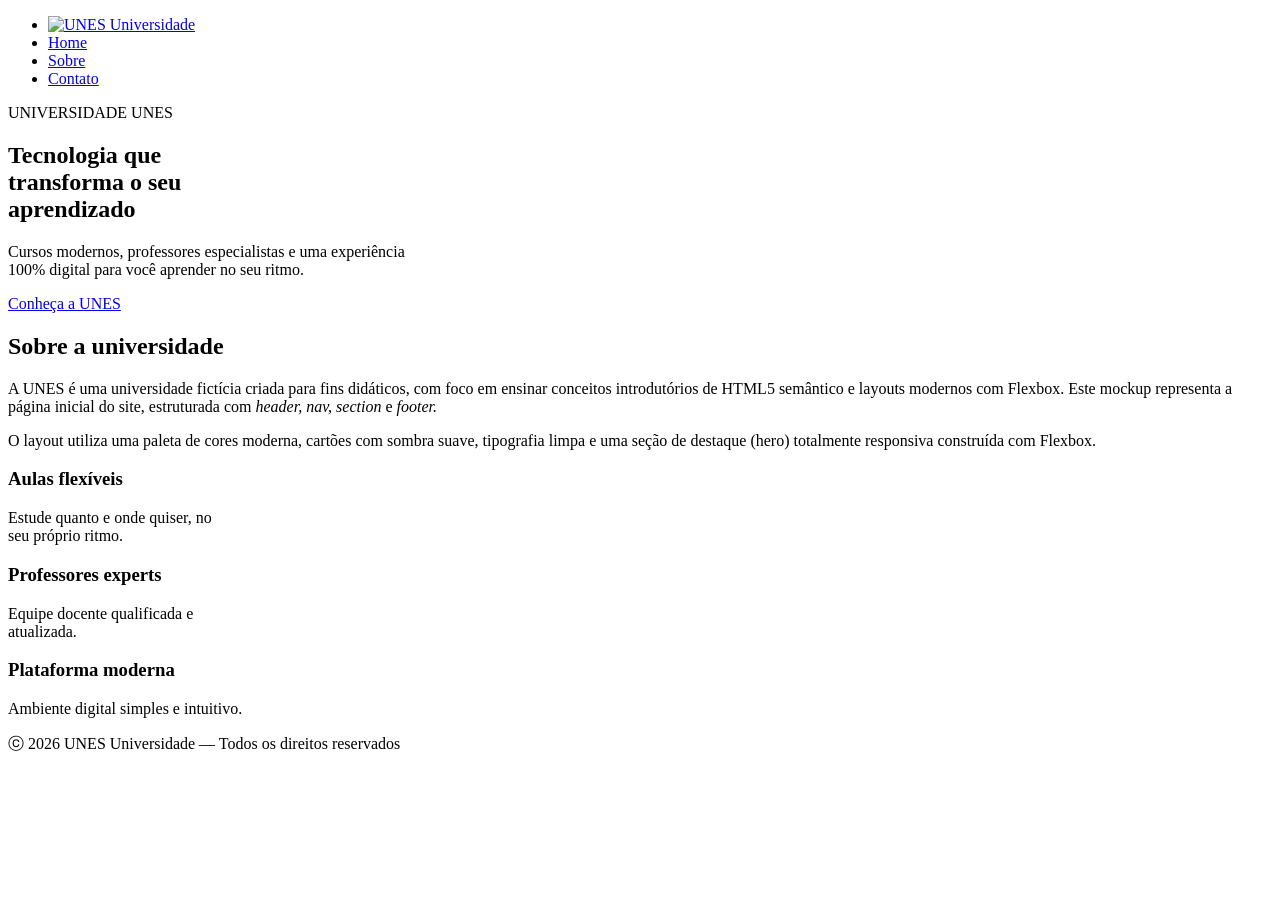
==== index.html @ 4f0aacb0 "feat: página inicial" ====
<!DOCTYPE html>
<html lang="pt-br">
<head>
    <meta charset="UTF-8">
    <meta name="viewport" content="width=device-width, initial-scale=1.0">
    <link rel="stylesheet" href="./css/style.css">
    <link rel="icon" type="image/x-icon" href="./imagens/icon.ico">
    <link rel="preconnect" href="https://fonts.googleapis.com">
    <link rel="preconnect" href="https://fonts.gstatic.com" crossorigin>
    <link href="https://fonts.googleapis.com/css2?family=Montserrat:wght@300;400;500;600;700;800;900&display=swap" rel="stylesheet">
    <title>Página Inicial | UNES</title>
</head>
<body>
    <header>
        <nav>
            <ul>
                <li class="logo"><a href="index.html"><img src="./imagens/logo.png" alt="UNES Universidade"></a></li>
                <li><a href="index.html" class="pagina-atual">Home</a></li>
                <li><a href="quemsomos.html">Sobre</a></li>
                <li><a href="contato.html">Contato</a></li>
            </ul>
        </nav>
    </header>
    <main>
        <section class="banner-section">
            <span>UNIVERSIDADE UNES</span>
            <h1>Tecnologia que <br> transforma o seu <br> aprendizado</h1>
            <p>Cursos modernos, professores especialistas e uma experiência <br> 100% digital para você aprender no seu ritmo.</p>
            <a href="./quemsomos.html" class="banner-section-button">Conheça a UNES</a>
        </section>
        <section class="sobre-a-universidade">
            <h2 class="h2-titulo">Sobre a universidade</h2>
            <p>A UNES é uma universidade fictícia criada para fins didáticos, com foco em ensinar conceitos introdutórios de HTML5 semântico e layouts modernos com Flexbox. Este mockup representa a página inicial do site, estruturada com <i>header, nav, section</i> e <i>footer.</i></p>
            <p>O layout utiliza uma paleta de cores moderna, cartões com sombra suave, tipografia limpa e uma seção de destaque (hero) totalmente responsiva construída com Flexbox.</p>
        </section>
        <section class="competencias">
            <div class="caixas">
                <article class="caixa">
                    <div class="quadrado"></div>
                    <h3>Aulas flexíveis</h3>
                    <p>Estude quanto e onde quiser, no <br> seu próprio ritmo.</p>
                </article>
                <article class="caixa">
                    <div class="quadrado"></div>
                    <h3>Professores experts</h3>
                    <p>Equipe docente qualificada e <br> atualizada.</p>
                </article>
                <article class="caixa">
                    <div class="quadrado"></div>
                    <h3>Plataforma moderna</h3>
                    <p>Ambiente digital simples e intuitivo.</p>
                </article>
            </div>
        </section>        
    </main>
    <footer>
        <p class="copyright">ⓒ 2026 UNES Universidade — Todos os direitos reservados</p>
    </footer>
</body>
</html>
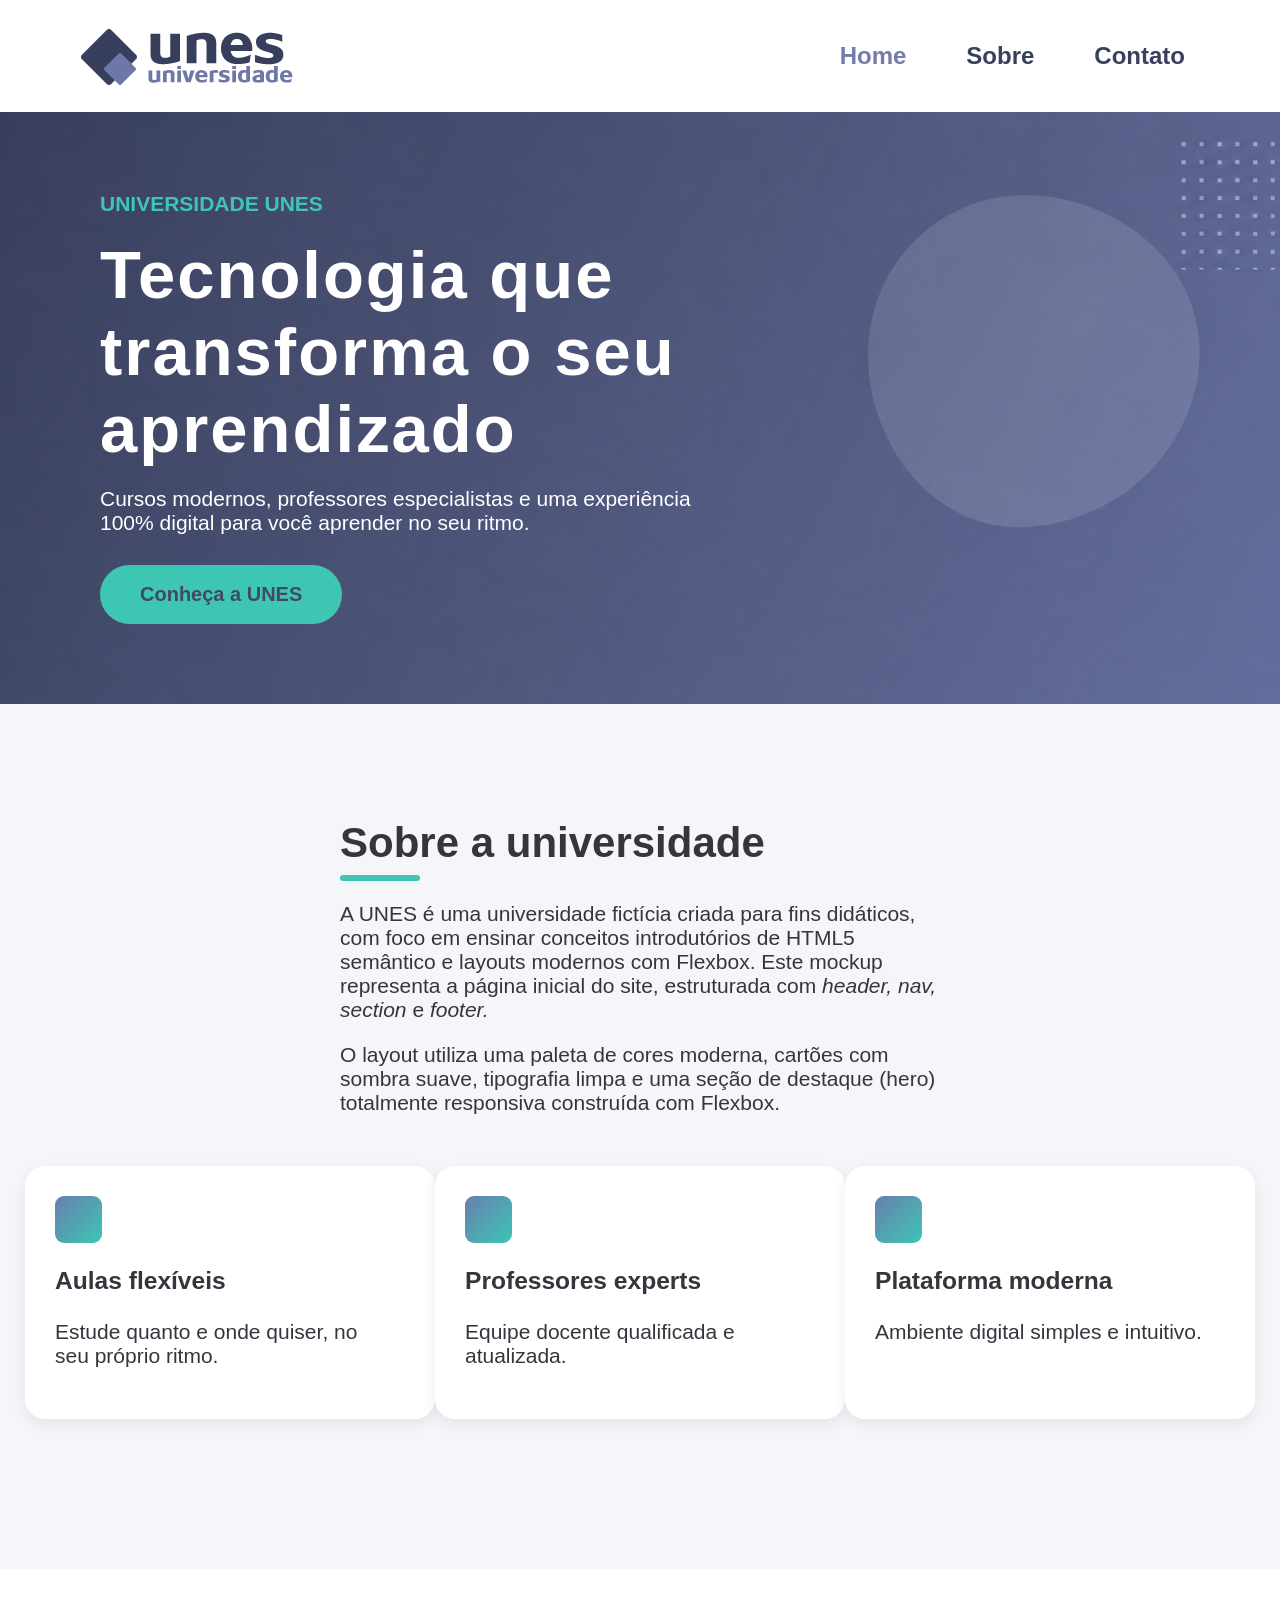
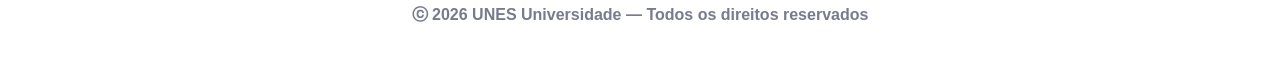
==== commit c902879b: "refactor: altera o título da página" ====
--- a/index.html
+++ b/index.html
@@ -8,7 +8,7 @@
     <link rel="preconnect" href="https://fonts.googleapis.com">
     <link rel="preconnect" href="https://fonts.gstatic.com" crossorigin>
     <link href="https://fonts.googleapis.com/css2?family=Montserrat:wght@300;400;500;600;700;800;900&display=swap" rel="stylesheet">
-    <title>Página Inicial | UNES</title>
+    <title>Página Inicial | UNES Universidade</title>
 </head>
 <body>
     <header>
@@ -57,4 +57,4 @@
         <p class="copyright">ⓒ 2026 UNES Universidade — Todos os direitos reservados</p>
     </footer>
 </body>
-</html>+</html>
--- a/css/style.css
+++ b/css/style.css
@@ -0,0 +1,310 @@
+body {
+    margin: 0;
+    font-family: 'Montserrat', sans-serif;
+    overflow-x: hidden;
+    color: #35363d;
+}
+
+p {
+    margin-left: 0;
+    margin-right: 0;
+}
+
+/* header/nav   */
+
+header {
+    margin: 0;
+    padding: 0;
+    border: none;
+    background-color: white;
+}
+
+nav ul {
+    display: flex;
+    align-items: center;
+    list-style: none;
+    margin: 0;
+    padding: 27.5px;
+    padding-left: 80px;
+    padding-right: 80px;
+    font-size: 20px;
+    font-weight: lighter;
+    margin-right: 15px;
+    gap: 60px;
+}
+
+.logo {
+    margin-right: auto;
+}
+
+ul li a {
+    display: flex;
+    align-items: center;
+    justify-content: center;
+    color: #39405e;
+    text-decoration-color: transparent;
+    transition: text-decoration-color .075s ease-in-out;
+    text-underline-offset: 8px;
+    text-decoration-thickness: 4px;
+    font-size: 24px;
+    font-weight: 600;
+}
+
+ul li a:hover{
+    text-decoration: underline;
+    text-decoration-color: #3ec6b5;
+    text-decoration-thickness: 4px;
+}
+
+.pagina-atual {
+    color: #727dab;
+}
+
+/* banner */
+
+.banner-section {
+    background-image: url("../imagens/fundo.png");
+    background-size: cover;
+    background-position: center 0px;
+    background-repeat: no-repeat;
+    padding-left: 100px;
+    color: white;
+}
+
+.banner-section h1 {
+    font-size: 67px;
+    font-weight: bolder;
+    margin: 20px 0px 20px;
+    letter-spacing: 2px;
+}
+
+.banner-section span {
+    color: #3ec6b5;
+    font-weight: 550;
+}
+
+.banner-section p {
+    margin: 0px 0px 30px 0px;
+}
+
+.banner-section a {
+    text-decoration: none;
+    color: #424968;
+}
+
+.banner-section-button {
+    display: inline-block;
+    color: #424968;
+    font-size: 20px;
+    padding: 18px 40px 18px 40px;
+    background-color: #3ec6b5;
+    border-radius: 30px;
+    font-weight: 550;
+    border: none;
+    cursor: pointer;
+    transition: transform 0.2s ease-in-out;
+}
+
+.banner-section-button:hover {
+    transform: scale(1.025);
+}
+
+.banner-interno {
+    padding-top: 100px;
+    padding-bottom: 150px;
+}
+
+/* títulos e sections */
+
+section {
+    background-color: #f5f6fa;
+    margin: 0;
+    padding: 80px;
+    padding-right: 200px;
+    font-size: 21px;
+}
+
+.sobre-a-universidade {
+    background-color: #f5f6fa;
+    margin: 0 auto;
+    padding: 80px 340px 30px 340px;
+}
+
+main img {
+    display: block;
+    width: 100%;
+    height: 720px;
+    object-fit: cover;
+}
+
+.h2-titulo {
+    margin-bottom: 20px;
+    font-size: 42px;
+    font-weight: 700;
+}
+
+.h2-titulo::after {
+    content: "";
+    display: block;
+    width: 80px;
+    height: 6px;
+    background-color: #3ec6b5;
+    margin-top: 8px;
+    border-radius: 5px;
+}
+
+/* cards */
+
+.caixas {
+    display: flex;
+    justify-content: center;
+}
+
+.caixa {
+    background-color: white;
+    padding: 30px;
+    border-radius: 20px;
+    box-shadow: 0 5px 15px rgba(0, 0, 0, 0.08);
+    width: 350px;
+}
+
+.quadrado {
+    width: 47px;
+    height: 47px;
+    border-radius: 9px;
+    background: linear-gradient(135deg, #687eae, #3ec6b5);
+    margin-bottom: 15px;
+}
+
+.competencias {
+    padding: 0;
+    padding-left: 0;
+    padding-right: 0;
+    padding-bottom: 150px;
+}
+
+/* formulário contato */
+
+#form-contato {
+    display: flex;
+    flex-direction: column;
+    gap: 5px;
+    background-color: white;
+    padding: 50px;
+    border-radius: 20px;
+    box-shadow: 0 5px 15px rgba(0, 0, 0, 0.08);
+    font-weight: bold;
+}
+
+.contato-grid {
+    display: flex;
+    align-items: flex-start;
+}
+
+.form-coluna, .canais-coluna {
+    flex: 1;
+}
+
+.lista-canais {
+    list-style: none;
+    margin: 0;
+    padding: 0;
+    flex-direction: column;
+    align-items: flex-start;
+    display: flex;
+    gap: 25px;
+}
+
+.lista-canais li {
+    display: flex;
+    align-items: center;
+}
+
+.icone-canal {
+    width: 62.5px;
+    height: 62.5px;
+    min-width: 62.5px;
+    border-radius: 50%;
+    background-color: #aeb6d8;
+}
+
+input, textarea {
+    border: 1px solid #b1b6c9;
+    font-size: 18px;
+    padding: 16px;
+    border-radius: 15px;
+}
+
+textarea {
+    height: 120px;
+}
+
+input::placeholder, textarea::placeholder {
+    color: #8e93a8;
+}
+
+#form-button {
+    width: 25%;
+    padding-top: 15px;
+    padding-bottom: 15px;
+}
+
+.lista-canais h3, .lista-canais p {
+    margin: 10px;
+}
+
+.p-canais {
+    margin-left: 10px;
+}
+
+/* quemsomos.html */
+
+#objetivos {
+    padding-top: 10px;
+    font-size: 21px;
+}
+
+.motivos {
+    padding-left: 0;
+    padding-right: 0;
+    padding-top: 0;
+    padding-bottom: 0;
+}
+
+.motivos-row {
+    display: flex;
+    width: 1230px;
+    margin: 0 auto;
+    margin-top: 0;
+    margin-bottom: 0;
+}
+
+.cima {
+    gap: 0;
+    padding-bottom: 30px;
+}
+
+.baixo {
+    gap: 0;
+}
+
+.cima .caixa {
+    flex: 1;
+}
+
+.baixo .caixa {
+    flex: 1;
+}
+
+/* footer */
+
+footer {
+    text-align: center;
+}
+
+.copyright {
+    color: #777b8d;
+    padding-top: 20px;
+    padding-bottom: 20px;
+    font-weight: bold;
+}
